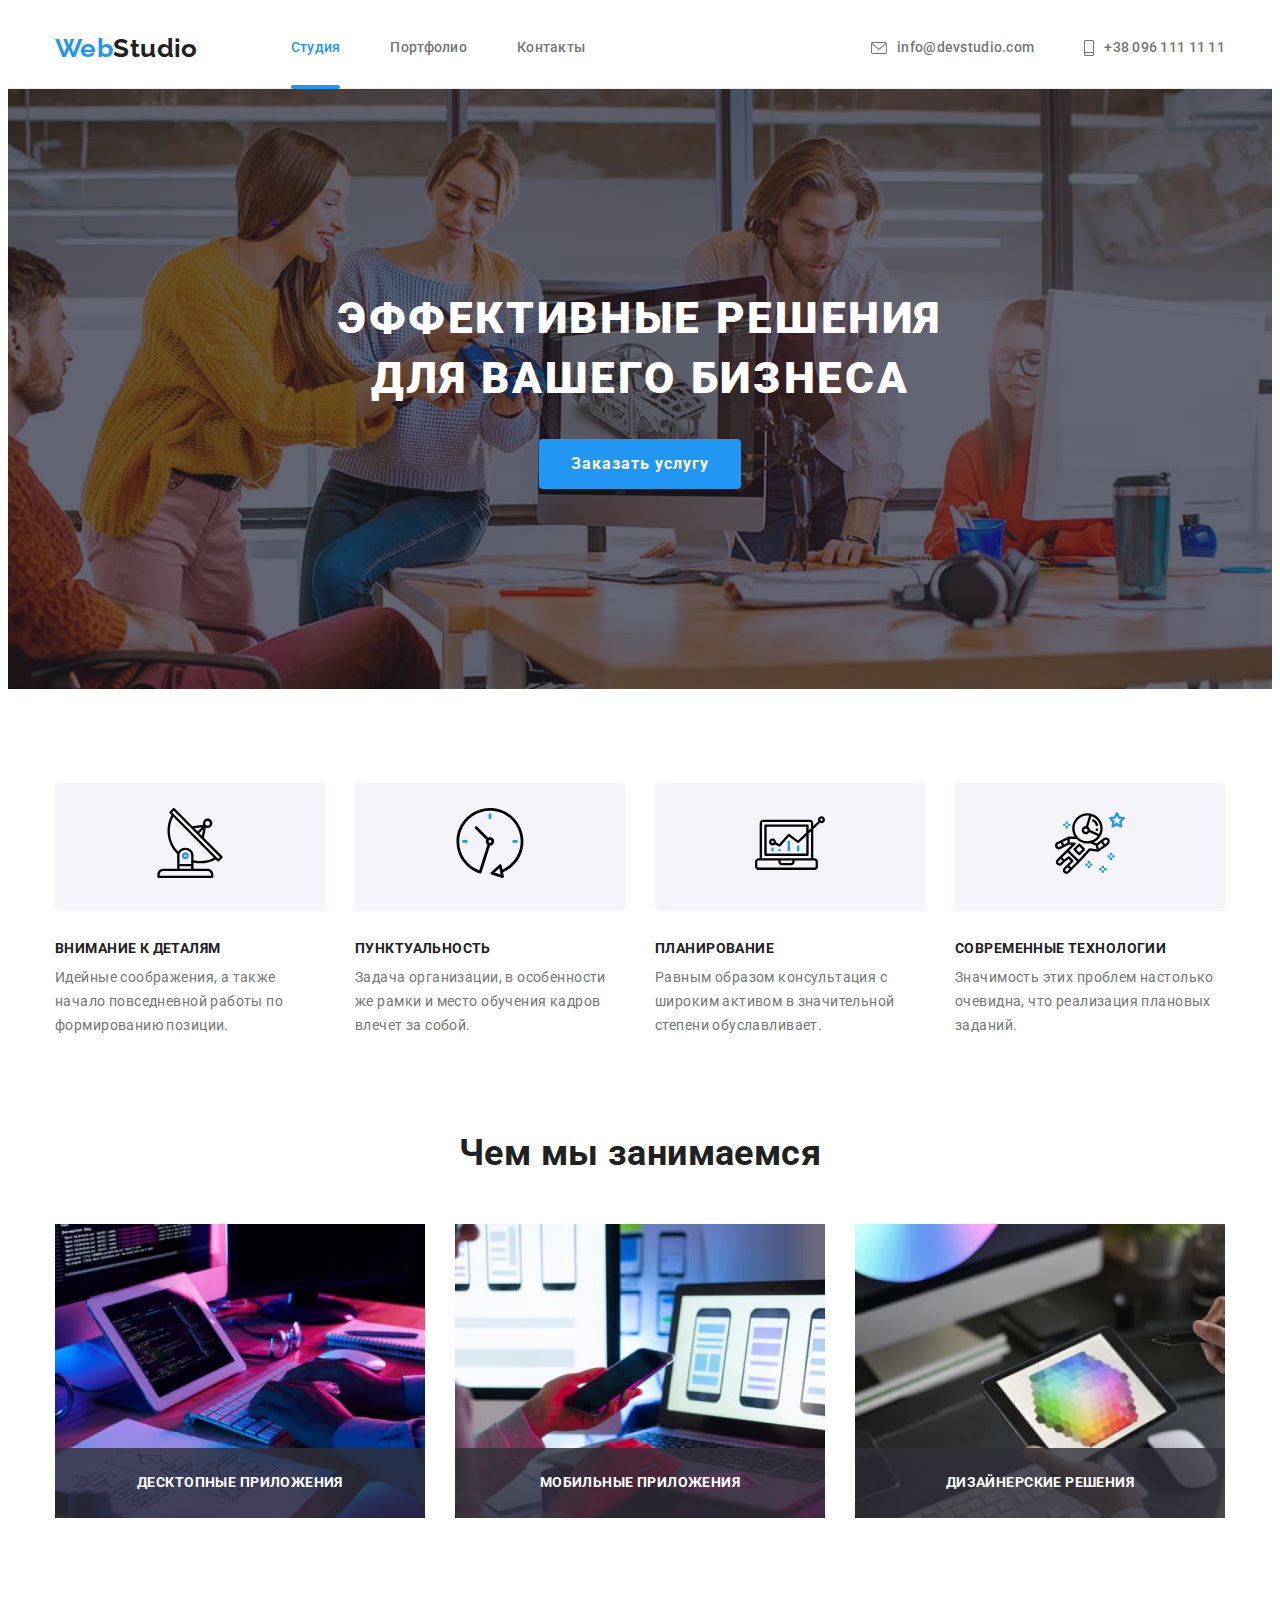
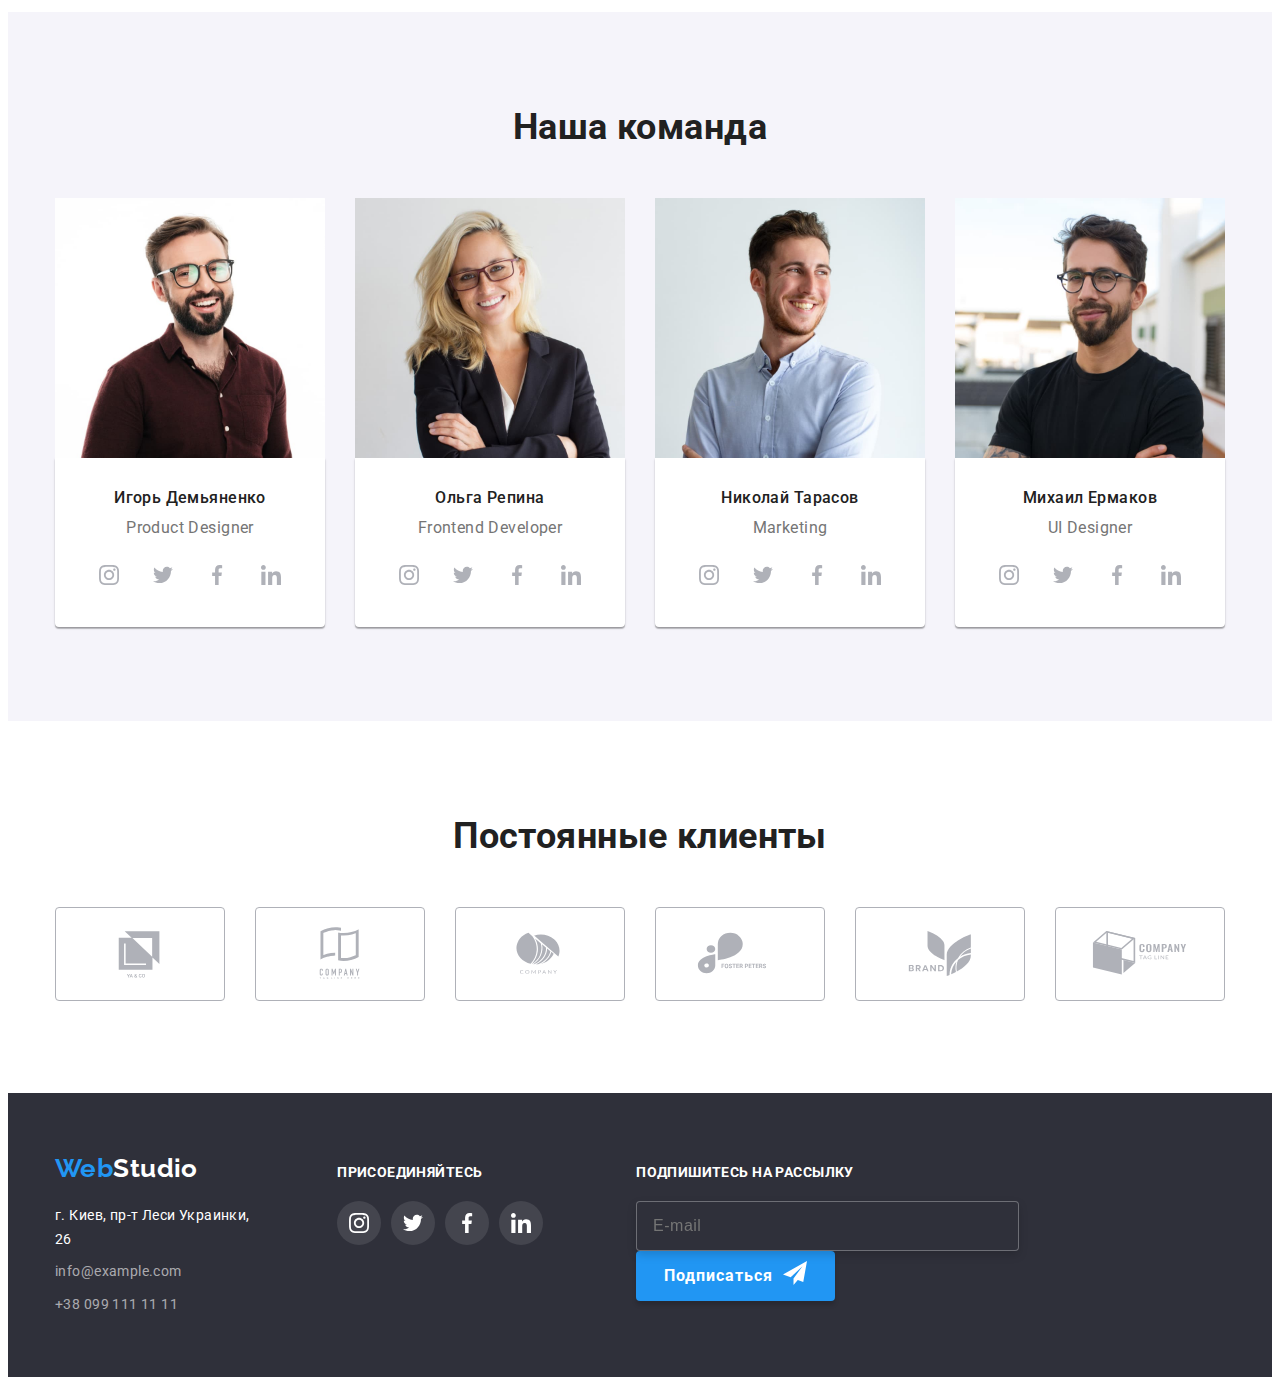
==== index.html @ ab5aa2ae "Д/З-6" ====
<!DOCTYPE html>
<html lang="ru">

<head>
    <meta charset="UTF-8">
    <meta http-equiv="X-UA-Compatible" content="IE=edge">
    <meta name="viewport" content="width=device-width, initial-scale=1.0">
    <title>WebStudio</title>
    <link rel="preconnect" href="https://fonts.googleapis.com">
    <link rel="preconnect" href="https://fonts.gstatic.com" crossorigin>
    <link
        href="https://fonts.googleapis.com/css2?family=Raleway:wght@700&family=Roboto:wght@400;500;700;900&display=swap"
        rel="stylesheet">
    <link rel="stylesheet" href="https://cdnjs.cloudflare.com/ajax/libs/modern-normalize/1.1.0/modern-normalize.min.css"
        integrity="sha512-wpPYUAdjBVSE4KJnH1VR1HeZfpl1ub8YT/NKx4PuQ5NmX2tKuGu6U/JRp5y+Y8XG2tV+wKQpNHVUX03MfMFn9Q=="
        crossorigin="anonymous" referrerpolicy="no-referrer">
    <link rel="stylesheet" href="./css/styles.css">

</head>

<body>
    <header class="header">
        <div class="container header-container">
            <a class="link logo" href="/">Web<span class="header-logo">Studio</span></a>
            <nav class="header-nav">
                <ul class="list header-list">
                    <li class="header-item">
                        <a class="link header-link current" href="">Студия</a>
                    </li>
                    <li class="header-item">
                        <a class="link header-link" href="./portfolio.html">Портфолио</a>
                    </li>
                    <li class="header-item">
                        <a class="link header-link" href="">Контакты</a>
                    </li>
                </ul>
            </nav>
            <ul class="list header-contacts">
                <li class="link-contacts">
                    <a class="link header-link" href="mailto:info@devstudio.com">
                        <svg class="header-icon" width="16" height="12">
                            <use href="./images/icons.svg#icon-envelope-hover"></use>
                        </svg>
                        info@devstudio.com</a>
                </li>
                <li class="link-contacts">
                    <a class="link header-link" href="tel:+380961111111">
                        <svg class="header-icon" width="10" height="16">
                            <use href="./images/icons.svg#icon-smartphone"></use>
                        </svg>
                        +38 096 111 11 11</a>
                </li>
            </ul>
        </div>
    </header>
    <main>
        <section class="hero">
            <div class="container">
                <h1 class="hero-title">Эффективные решения для вашего бизнеса</h1>
                <button data-modal-open type="button" class="hero-btn">Заказать услугу</button>
                <div class="backdrop is-hidden" data-modal>
                    <div class="modal">
                        <button data-modal-close type="button" class="modal-close">
                            <svg class="modal-icon" width="18" height="18">
                                <use href="images/icons.svg#icon-close-black-18dp-2-1"></use>
                            </svg>
                        </button>
                        <p class="modal-title">Оставьте свои данные, мы вам перезвоним</p>
                        <form action="#">
                            <div class="form-field">
                                <label class="input-text" for="user-name">Имя</label>
                                <div class="input-wrap">
                                    <input type="text" class="form-input" name="user-name" id="user-name"/>                    
                                    <svg class="user-icon" width="18" height="18">
                                        <use href="images/icons.svg#icon-person-black-18dp-1"></use>
                                    </svg>
                                </div>
                            </div>
                            <div class="form-field"> 
                                <label class="input-text" for="user-tel">Телефон</label>
                                <div class="input-wrap">
                                    <input type="tel" class="form-input" name="user-tel" id="user-tel"/>   
                                    <svg class="user-icon" width="18" height="18">
                                        <use href="images/icons.svg#icon-phone-black-18dp-1"></use>
                                    </svg>
                                </div>
                            </div>
                            <div class="form-field">
                                <label class="input-text" for="user-email">Почта</label>
                                <div class="input-wrap">
                                    <input type="email" class="form-input" name="user-email" id="user-email"/>
                                    <svg class="user-icon" width="18" height="18">
                                        <use href="images/icons.svg#icon-email-black"></use>
                                    </svg>
                                </div>
                            </div>
                            <div class="form-field-check">
                                <label class="input-text" for="user-text">Коментарий</label>
                                <textarea name="user-text" id="user-text"
                                 class="form-text"
                                 placeholder="Введите текст"
                                ></textarea>
                                <div class="form-field">
                                    <input type="checkbox" name="policy" id="policy" class="policy-check visually-hidden" />
                                    <label for="policy" class="check-text">
                                    <span>
                                        <svg class="policy-icon" width="16" height="15">
                                            <use href="images/icons.svg#icon-icon-check"></use>
                                        </svg>
                                    </span> Соглашаюсь с рассылкой и принимаю
                                    <a href="" class="dogovor-link">Условия договора</a>
                                </label>
                                     
                                </div>
                            </div>
                            <button type="submit" class="hero-btn online-btn">Отправить</button>
                        </form>

                    </div>
                </div>
            </div>
        </section>
        <section class="feature section">
            <div class="container">
                <h2 class="visually-hidden">Особенности</h2>
                <ul class="list card-set">
                    <li class="item feature-item">
                        <div class="button-group">
                            <svg class="button-icon" width="70" height="70">
                                <use href="./images/icons.svg#icon-antenna-1"></use>
                            </svg>
                        </div>
                        <h3 class="title">Внимание к деталям</h3>
                        <p class="feature-text">Идейные соображения, а также начало повседневной работы по формированию
                            позиции.</p>
                    </li>
                    <li class="item feature-item">
                        <div class="button-group">
                            <svg class="button-icon" width="70" height="70">
                                <use class="btn-icon" href="./images/icons.svg#icon-clock-1"></use>
                            </svg>
                        </div>
                        <h3 class="title">Пунктуальность</h3>
                        <p class="feature-text">Задача организации, в особенности же рамки и место обучения кадров
                            влечет за
                            собой.</p>
                    </li>
                    <li class="item feature-item">
                        <div class="button-group">
                            <svg class="button-icon" width="70" height="70">
                                <use href="./images/icons.svg#icon-diagram-1"></use>
                            </svg>
                        </div>
                        <h3 class="title">Планирование</h3>
                        <p class="feature-text">Равным образом консультация с широким активом в значительной степени
                            обуславливает.</p>
                    </li>
                    <li class="item feature-item">
                        <div class="button-group">
                            <svg class="button-icon" width="70" height="70">
                                <use href="./images/icons.svg#icon-astronaut-1"></use>
                            </svg>
                        </div>
                        <h3 class="title">Современные технологии</h3>
                        <p class="feature-text">Значимость этих проблем настолько очевидна, что реализация плановых
                            заданий.
                        </p>
                    </li>
                </ul>
            </div>
        </section>
        <section class="about section">
            <div class="container">
                <h2 class="section-title">Чем мы занимаемся</h2>
                <ul class="list card-set">
                    <li class="item about-item">
                        <img src="./images/about-img-1.jpg" alt="програмирование сайта" width="370" height="294" />
                        <div class="about-info">
                            <h3 class="about-text">десктопные приложения</h3>
                        </div>
                    </li>
                    <li class="item about-item">
                        <img src="./images/about-img-2.jpg" alt="разработка мобильного приложения" width="370"
                            height="294" />
                        <div class="about-info">
                            <h3 class="about-text">мобильные приложения</h3>
                        </div>
                    </li>
                    <li class="item about-item">
                        <img src="./images/about-img-3.jpg" alt="подбор цветной политры" width="370" height="294" />
                        <div class="about-info">
                            <h3 class="about-text">дизайнерские решения</h3>
                        </div>
                    </li>
                </ul>
            </div>
        </section>
        <section class="team section">
            <div class="container">
                <h2 class="section-title">Наша команда</h2>
                <ul class="list card-set">
                    <li class="item team-item">
                        <img src="./images/img4.jpg" alt="Игорь Демьяненко" width="270" height="260" />
                        <div class="item-name">
                            <h3 class="team-name">Игорь Демьяненко</h3>
                            <p lang="en" class="team-profession">Product Designer</p>
                            <ul class="social-list list">
                                <li class="social-item">
                                    <a class="link social-link" href="https://www.google.com.ua/webhp?tab=rw&authuser=0"
                                        target="_blank" rel="noopener noreferrer">
                                        <svg class="social-icon" width="20" height="20">
                                            <use href="./images/icons.svg#icon-instagram">
                                            </use>
                                        </svg>
                                    </a>
                                </li>
                                <li class="social-item">
                                    <a class="link social-link" href="https://www.google.com.ua/webhp?tab=rw&authuser=0"
                                        target="_blank" rel="noopener noreferrer">
                                        <svg class="social-icon" width="20" height="20">
                                            <use href="./images/icons.svg#icon-twitter">
                                            </use>
                                        </svg>
                                    </a>
                                </li>
                                <li class="social-item">
                                    <a class="link social-link" href="https://www.google.com.ua/webhp?tab=rw&authuser=0"
                                        target="_blank" rel="noopener noreferrer">
                                        <svg class="social-icon" width="20" height="20">
                                            <use href="./images/icons.svg#icon-facebook">
                                            </use>
                                        </svg>
                                    </a>
                                </li>
                                <li class="social-item">
                                    <a class="link social-link" href="https://www.google.com.ua/webhp?tab=rw&authuser=0"
                                        target="_blank" rel="noopener noreferrer">
                                        <svg class="social-icon" width="20" height="20">
                                            <use href="./images/icons.svg#icon-linkedin">
                                            </use>
                                        </svg>
                                    </a>
                                </li>
                            </ul>
                        </div>
                    </li>
                    <li class="item team-item">
                        <img src="./images/img5.jpg" alt="Ольга Репина" width="270" height="260" />
                        <div class="item-name">
                            <h3 class="team-name">Ольга Репина</h3>
                            <p lang="en" class="team-profession">Frontend Developer</p>
                            <ul class="social-list list">
                                <li class="social-item">
                                    <a class="link social-link" href="https://www.google.com.ua/webhp?tab=rw&authuser=0"
                                        target="_blank" rel="noopener noreferrer">
                                        <svg class="social-icon" width="20" height="20">
                                            <use href="./images/icons.svg#icon-instagram">
                                            </use>
                                        </svg>
                                    </a>
                                </li>
                                <li class="social-item">
                                    <a class="link social-link" href="https://www.google.com.ua/webhp?tab=rw&authuser=0"
                                        target="_blank" rel="noopener noreferrer">
                                        <svg class="social-icon" width="20" height="20">
                                            <use href="./images/icons.svg#icon-twitter">
                                            </use>
                                        </svg>
                                    </a>
                                </li>
                                <li class="social-item">
                                    <a class="link social-link" href="https://www.google.com.ua/webhp?tab=rw&authuser=0"
                                        target="_blank" rel="noopener noreferrer">
                                        <svg class="social-icon" width="20" height="20">
                                            <use href="./images/icons.svg#icon-facebook">
                                            </use>
                                        </svg>
                                    </a>
                                </li>
                                <li class="social-item">
                                    <a class="link social-link" href="https://www.google.com.ua/webhp?tab=rw&authuser=0"
                                        target="_blank" rel="noopener noreferrer">
                                        <svg class="social-icon" width="20" height="20">
                                            <use href="./images/icons.svg#icon-linkedin">
                                            </use>
                                        </svg>
                                    </a>
                                </li>
                            </ul>
                        </div>
                    </li>
                    <li class="item team-item">
                        <img src="./images/img6.jpg" alt="Николай Тарасов" width="270" height="260" />
                        <div class="item-name">
                            <h3 class="team-name">Николай Тарасов</h3>
                            <p lang="en" class="team-profession">Marketing</p>
                            <ul class="social-list list">
                                <li class="social-item">
                                    <a class="link social-link" href="https://www.google.com.ua/webhp?tab=rw&authuser=0"
                                        target="_blank" rel="noopener noreferrer">
                                        <svg class="social-icon" width="20" height="20">
                                            <use href="./images/icons.svg#icon-instagram">
                                            </use>
                                        </svg>
                                    </a>
                                </li>
                                <li class="social-item">
                                    <a class="link social-link" href="https://www.google.com.ua/webhp?tab=rw&authuser=0"
                                        target="_blank" rel="noopener noreferrer">
                                        <svg class="social-icon" width="20" height="20">
                                            <use href="./images/icons.svg#icon-twitter">
                                            </use>
                                        </svg>
                                    </a>
                                </li>
                                <li class="social-item">
                                    <a class="link social-link" href="https://www.google.com.ua/webhp?tab=rw&authuser=0"
                                        target="_blank" rel="noopener noreferrer">
                                        <svg class="social-icon" width="20" height="20">
                                            <use href="./images/icons.svg#icon-facebook">
                                            </use>
                                        </svg>
                                    </a>
                                </li>
                                <li class="social-item">
                                    <a class="link social-link" href="https://www.google.com.ua/webhp?tab=rw&authuser=0"
                                        target="_blank" rel="noopener noreferrer">
                                        <svg class="social-icon" width="20" height="20">
                                            <use href="./images/icons.svg#icon-linkedin">
                                            </use>
                                        </svg>
                                    </a>
                                </li>
                            </ul>
                        </div>
                    </li>
                    <li class="item team-item">
                        <img src="./images/img7.jpg" alt="Михаил Ермаков" width="270" height="260" />
                        <div class="item-name">
                            <h3 class="team-name">Михаил Ермаков</h3>
                            <p lang="en" class="team-profession">UI Designer</p>
                            <ul class="social-list list">
                                <li class="social-item">
                                    <a class="link social-link" href="https://www.google.com.ua/webhp?tab=rw&authuser=0"
                                        target="_blank" rel="noopener noreferrer">
                                        <svg class="social-icon" width="20" height="20">
                                            <use href="./images/icons.svg#icon-instagram">
                                            </use>
                                        </svg>
                                    </a>
                                </li>
                                <li class="social-item">
                                    <a class="link social-link" href="https://www.google.com.ua/webhp?tab=rw&authuser=0"
                                        target="_blank" rel="noopener noreferrer">
                                        <svg class="social-icon" width="20" height="20">
                                            <use href="./images/icons.svg#icon-twitter">
                                            </use>
                                        </svg>
                                    </a>
                                </li>
                                <li class="social-item">
                                    <a class="link social-link" href="https://www.google.com.ua/webhp?tab=rw&authuser=0"
                                        target="_blank" rel="noopener noreferrer">
                                        <svg class="social-icon" width="20" height="20">
                                            <use href="./images/icons.svg#icon-facebook">
                                            </use>
                                        </svg>
                                    </a>
                                </li>
                                <li class="social-item">
                                    <a class="link social-link" href="https://www.google.com.ua/webhp?tab=rw&authuser=0"
                                        target="_blank" rel="noopener noreferrer">
                                        <svg class="social-icon" width="20" height="20">
                                            <use href="./images/icons.svg#icon-linkedin">
                                            </use>
                                        </svg>
                                    </a>
                                </li>
                            </ul>
                        </div>
                    </li>
                </ul>
            </div>
        </section>
        <section class="section">
            <div class="container">
                <h2 class="section-title">Постоянные клиенты</h2>
                <ul class="list card-set clients-list">
                    <li class="item clients-item">
                        <a class="link clients-link" href="https://www.google.com.ua/webhp?tab=rw&authuser=0"
                            target="_blank" rel="noopener noreferrer">
                            <svg class="clients-icon" width="106" height="60">
                                <use href="images/icons.svg#icon-Logo-yaco">
                                </use>
                            </svg>
                        </a>
                    </li>
                    <li class="item clients-item">
                        <a class="link clients-link" href="https://www.google.com.ua/webhp?tab=rw&authuser=0"
                            target="_blank" rel="noopener noreferrer">
                            <svg class="clients-icon" width="106" height="60">
                                <use href="images/icons.svg#icon-Logo-company1">
                                </use>
                            </svg>
                        </a>
                    </li>
                    <li class="item clients-item">
                        <a class="link clients-link" href="https://www.google.com.ua/webhp?tab=rw&authuser=0"
                            target="_blank" rel="noopener noreferrer">
                            <svg class="clients-icon" width="106" height="60">
                                <use href="images/icons.svg#icon-Logo-company2">
                                </use>
                            </svg>
                        </a>
                    </li>
                    <li class="item clients-item">
                        <a class="link clients-link" href="https://www.google.com.ua/webhp?tab=rw&authuser=0"
                            target="_blank" rel="noopener noreferrer">
                            <svg class="clients-icon" width="106" height="60">
                                <use href="images/icons.svg#icon-Logo-foster-peters">
                                </use>
                            </svg>
                        </a>
                    </li>
                    <li class="item clients-item">
                        <a class="link clients-link" href="https://www.google.com.ua/webhp?tab=rw&authuser=0"
                            target="_blank" rel="noopener noreferrer">
                            <svg class="clients-icon" width="106" height="60">
                                <use href="images/icons.svg#icon-Logo-brand">
                                </use>
                            </svg>
                        </a>
                    </li>
                    <li class="item clients-item">
                        <a class="link clients-link" href="https://www.google.com.ua/webhp?tab=rw&authuser=0"
                            target="_blank" rel="noopener noreferrer">
                            <svg class="clients-icon" width="106" height="60">
                                <use href="images/icons.svg#icon-Logo-company-tag-line">
                                </use>
                            </svg>
                        </a>
                    </li>
                </ul>
            </div>
        </section>
    </main>
    <footer class="footer">
        <div class="container container-footer">
            <div class="footer-logo-address">
                <a class="link logo" href="/">Web<span class="footer-logo">Studio</span></a>
                <address class="footer-address">
                    <ul class="list footer-address-list">
                        <li class="footer-address-item">
                            <a class="link footer-address-link" href="https://goo.gl/maps/JicM432xmanPStuN9"
                                target="_blank" rel="noopener noreferrer">г. Киев,
                                пр-т Леси Украинки, 26
                            </a>
                        </li>
                        <li class="footer-address-item">
                            <a class="link footer-address-link" href="mailto:info@example.com">
                                info@example.com
                            </a>
                        </li>
                        <li class="footer-address-item">
                            <a class="link footer-address-link" href="tel:+380991111111">+38 099 111 11 11</a>
                        </li>
                    </ul>
                </address>
            </div>
            <div class="footer-icon">
                <h3 class="footer-social">присоединяйтесь</h3>
                <ul class="social-list list">
                    <li class="social-item">
                        <a class="link social-link" href="https://www.google.com.ua/webhp?tab=rw&authuser=0"
                            target="_blank" rel="noopener noreferrer">
                            <svg class="social-icon" width="20" height="20">
                                <use href="./images/icons.svg#icon-instagram">
                                </use>
                            </svg>
                        </a>
                    </li>
                    <li class="social-item">
                        <a class="link social-link" href="https://www.google.com.ua/webhp?tab=rw&authuser=0"
                            target="_blank" rel="noopener noreferrer">
                            <svg class="social-icon" width="20" height="20">
                                <use href="./images/icons.svg#icon-twitter">
                                </use>
                            </svg>
                        </a>
                    </li>
                    <li class="social-item">
                        <a class="link social-link" href="https://www.google.com.ua/webhp?tab=rw&authuser=0"
                            target="_blank" rel="noopener noreferrer">
                            <svg class="social-icon" width="20" height="20">
                                <use href="./images/icons.svg#icon-facebook">
                                </use>
                            </svg>
                        </a>
                    </li>
                    <li class="social-item">
                        <a class="link social-link" href="https://www.google.com.ua/webhp?tab=rw&authuser=0"
                            target="_blank" rel="noopener noreferrer">
                            <svg class="social-icon" width="20" height="20">
                                <use href="./images/icons.svg#icon-linkedin">
                                </use>
                            </svg>
                        </a>
                    </li>
                </ul>
            </div>
            <div>
                <h3 class="footer-social">подпишитесь на рассылку</h3>
                <form>
                    <div class="form-email">
                        <input type="email" name="email" class="label-email"
                         placeholder="E-mail">
                    </div>
                    <button type="button" class="hero-btn subscribe">Подписаться
                    <svg class="telegram-icon" width="24" height="24">
                        <use href="./images/icons.svg#icon-icon-send">
                        </use>
                    </svg>
                    </button>
                </form>
            </div>
        </div>
    </footer>
    <script src="./js/modal.js"></script>
</body>

</html>
---- css/styles.css ----
:root {
  --primery-text-color: #757575;
  --primery-white-color: #ffffff;
  --titul-text-color: #212121;
  --accent-color: #2196f3;
  --light-grey: #ececec;
  --btn-hover-color: #188ce8;
  --secondary-background-color: #f5f4fa;
  --dark-background-color: #2f303a;
  --icon: #afb1b8;
  --footer-background-icon-color: rgba(255, 255, 255, 0.1);
  --transition: 250ms cubic-bezier(0.4, 0, 0.2, 1);
}
html {
  box-sizing: border-box;
}
*,
*::before,
*::after {
  box-sizing: inherit;
}
body {
  font-family: Roboto, sans-serif;
  color: var(--primery-text-color);
  letter-spacing: 0.03em;
  font-size: 14px;
  line-height: 1.71;
}

p,
h1,
h2,
h3,
h4,
h5,
h6 {
  margin: 0;
}

ul {
  margin: 0;
  padding: 0;
}

button {
  cursor: pointer;
}

img {
  display: block;
  width: 100%;
  height: auto;
}

.list {
  list-style: none;
}

.link {
  text-decoration: none;
  color: inherit;
}

.container {
  width: 1200px;
  padding-left: 15px;
  padding-right: 15px;
  margin: 0 auto;
  /* outline: 2px solid red; */
}

/* ----------Header---------- */

.header {
  border-bottom: 1px solid var(--light-grey);
}

/* --logo-- */

.logo {
  font-family: Raleway, sans-serif;
  font-weight: 700;
  font-size: 26px;
  line-height: 1.19;
  color: var(--accent-color);
  display: block;
}
.header .logo {
  margin-right: 93px;
}

.header-social,
.hero-title,
.header-container {
  display: flex;
  align-items: center;
}
.header-logo {
  color: var(--titul-text-color);
}
.filter-list,
.header-list {
  color: var(--titul-text-color);
  display: flex;
}

.header-contacts {
  display: flex;
  margin-left: auto;
}
.link-contacts:not(:last-child),
.header-item:not(:last-child) {
  margin-right: 50px;
}
.header-link {
  display: flex;
  padding-top: 32px;
  padding-bottom: 32px;
  color: var(--primery-text-color);
  font-weight: 500;
  line-height: 1.14;
  letter-spacing: 0.02em;
  align-items: center;
  transition: color var(--transition);
}

.header-icon {
  margin-right: 10px;
}

.header-link:hover,
.header-link:focus,
.current {
  color: var(--accent-color);
}

.current {
  position: relative;
}

.current::after {
  content: "";
  position: absolute;
  left: 0;
  bottom: -1px;
  display: block;
  width: 100%;
  height: 4px;
  background-color: var(--accent-color);
  border-radius: 2px;
}

/* ---------------main---------- */
/* ------------hero----------- */

.section {
  padding-top: 94px;
  padding-bottom: 94px;
}
.hero {
  background-color: var(--titul-text-color);
  background-image: linear-gradient(
      rgba(47, 48, 58, 0.4),
      rgba(47, 48, 58, 0.4)
    ),
    url(../images/Img-hero.jpg);
  background-repeat: no-repeat;
  background-position: center;
  background-size: cover;
  padding-top: 200px;
  padding-bottom: 200px;
}
.hero-title {
  font-weight: 900;
  font-size: 44px;
  line-height: 1.36;
  text-align: center;
  letter-spacing: 0.06em;
  text-transform: uppercase;
  color: var(--primery-white-color);
  margin-bottom: 30px;
  margin-left: auto;
  margin-right: auto;
  max-width: 696px;
}
.hero.container {
  display: flex;
  justify-content: center;
}
.hero-btn {
  padding: 10px 32px;
  border-radius: 4px;
  font-family: Roboto, sans-serif;
  font-style: normal;
  font-weight: 700;
  font-size: 16px;
  line-height: 1.87;
  display: flex;
  letter-spacing: 0.06em;
  color: var(--primery-white-color);
  background-color: var(--accent-color);
  margin-left: auto;
  margin-right: auto;
  border: none;
  box-shadow: 0px 4px 4px rgba(0, 0, 0, 0.15);
  transition: background-color var(--transition);
}
.btn-icon {
  color: var(--accent-color);
}

.hero-btn:hover,
.hero-btn:focus {
  background-color: var(--btn-hover-color);
}

.backdrop.is-hidden {
  visibility: hidden;
  opacity: 0;
  pointer-events: none;
}

.backdrop {
  position: fixed;
  top: 0;
  left: 0;
  width: 100%;
  height: 100%;
  background-color: rgba(0, 0, 0, 0.2);
  opacity: 1;
  visibility: visible;
  transition: opacity var(--transition), visibility var(--transition);
}

.modal {
  position: relative;
  left: 50%;
  top: 50%;
  transform: translate(-50%, -50%) scale(1);

  width: 528px;
  height: 581px;
  background: var(--primery-white-color);
  box-shadow: 0px 1px 3px rgba(0, 0, 0, 0.12), 0px 1px 1px rgba(0, 0, 0, 0.14),
    0px 2px 1px rgba(0, 0, 0, 0.2);
  border-radius: 4px;
  transition: transform var(--transition);
  padding: 40px;
}

.backdrop.is-hidden .modal {
  transform: translate(-50%, -50%) scale(0);
}

.modal-close {
  display: flex;
  width: 30px;
  height: 30px;
  position: absolute;
  justify-content: center;
  align-items: center;
  top: 0;
  right: 0;
  padding: 0;
  margin: 8px;
  border-radius: 50%;
  color: #000000;
  background: var(--primery-white-color);
  border: 1px solid rgba(0, 0, 0, 0.1);
  box-sizing: border-box;
}

.modal-title {
  font-size: 20px;
  line-height: 1.15;
  text-align: center;
  color: var(--titul-text-color);
  margin-bottom: 12px;
}

.form-field {
  margin-bottom: 10px;
}

.form-field-check {
  margin-bottom: 30px;
}

.form-input {
  width: 100%;
  height: 40px;
  border: 1px solid rgba(33, 33, 33, 0.2);
  box-sizing: border-box;
  border-radius: 4px;
  padding-left: 42px;
  outline: none;
  transition: border-color var(--transition);
}

.input-text {
  font-size: 12px;
  line-height: 1.17;
  letter-spacing: 0.01em;
  color: var(--primery-text-color);
  display: block;
  margin-bottom: 5px;
}

.form-text {
  width: 100%;
  height: 120px;
  border: 1px solid rgba(33, 33, 33, 0.2);
  box-sizing: border-box;
  border-radius: 4px;
  padding: 12px 16px;
  resize: none;
  outline: none;
  transition: border-color var(--transition);
  margin-bottom: 10px;
}

.form-text::placeholder {
  font-size: 12px;
  line-height: 1.17;
  letter-spacing: 0.01em;
  color: rgba(117, 117, 117, 0.5);
}

.input-wrap {
  position: relative;
}

.user-icon {
  position: absolute;
  left: 12px;
  top: 50%;
  transform: translateY(-50%);
  transition: fill var(--transition);
}

.form-text:focus,
.form-input:focus {
  border-color: var(--accent-color);
}

.form-input:focus + .user-icon {
  fill: var(--accent-color);
}

.check-text {
  display: flex;
  font-size: 14px;
  line-height: 1.71;
  color: var(--primery-text-color);
  align-items: center;
}

.check-text span {
  width: 16px;
  height: 15px;
  border: 2px solid var(--titul-text-color);
  border-radius: 2px;
  margin-right: 7px;
  display: flex;
  align-items: center;
  justify-content: center;
}

.policy-icon {
  fill: transparent;
}

.policy-check:checked + .check-text span {
  border: none;
  background-color: var(--accent-color);
}

.policy-check:checked + .check-text .policy-icon {
  fill: var(--primery-white-color);
}

.dogovor-link {
  color: var(--accent-color);
  margin-left: 5px;
}

.visually-hidden {
  position: absolute;
  white-space: nowrap;
  width: 1px;
  height: 1px;
  overflow: hidden;
  border: 0;
  padding: 0;
  clip: rect(0 0 0 0);
  clip-path: inset(50%);
  margin: -1px;
}

.button-group {
  padding: 25px 100px;
  border-radius: 4px;
  background-color: var(--secondary-background-color);
  margin-bottom: 30px;
  border-color: var(--primery-white-color);
  transition: fill var(--transition);
}

.button-group:focus,
.button-group:hover {
  fill: var(--accent-color);
}

.feature-button {
  padding-bottom: 30px;
}

.title {
  font-size: 14px;
  line-height: 1.14;
  text-transform: uppercase;
  color: var(--titul-text-color);
  margin-bottom: 10px;
}
.card-set {
  display: flex;
  flex-wrap: wrap;
  margin-top: -30px;
  margin-left: -30px;
}

.item {
  margin-top: 30px;
  margin-left: 30px;
}

.feature-item,
.team-item {
  flex-basis: calc(100% / 4 - 30px);
}

.about-item,
.portfolio-item {
  flex-basis: calc(100% / 3 - 30px);
}
.team {
  background-color: var(--secondary-background-color);
}

.about {
  padding-top: 0;
}

.about-item {
  position: relative;
}

.about-info {
  position: absolute;
  display: flex;
  bottom: 0;
  left: 0;
  width: 100%;
  height: 70px;
  justify-content: center;
  align-items: center;
  background-color: rgba(47, 48, 58, 0.8);
}

.about-text {
  position: absolute;
  font-size: 14px;
  line-height: 1.14;
  text-align: center;
  text-transform: uppercase;
  color: var(--primery-white-color);
}

.section-title {
  font-size: 36px;
  line-height: 1.17;
  text-align: center;
  color: var(--titul-text-color);
  margin-bottom: 50px;
}

.item-name {
  border-radius: 0px 0px 4px 4px;
  background-color: var(--primery-white-color);
  padding-top: 30px;
  padding-bottom: 30px;
  box-shadow: 0px 1px 3px rgba(0, 0, 0, 0.12), 0px 1px 1px rgba(0, 0, 0, 0.14),
    0px 2px 1px rgba(0, 0, 0, 0.2);
}

.team-name {
  font-weight: 500;
  color: var(--titul-text-color);
  margin-bottom: 10px;
}

.team-profession,
.team-name {
  font-size: 16px;
  line-height: 1.19;
  text-align: center;
}

.team-profession {
  margin-bottom: 16px;
}

.social-list {
  display: flex;
  justify-content: center;
}

.social-item:not(:last-child) {
  margin-right: 10px;
}

.social-link {
  width: 44px;
  height: 44px;
  background-color: var(--primery-white-color);
  border-radius: 50%;
  display: flex;
  justify-content: center;
  align-items: center;
  color: var(--icon);
  transition: color var(--transition), background-color var(--transition);
}

.footer .social-link {
  background-color: var(--footer-background-icon-color);
  color: var(--primery-white-color);
}

.header-icon,
.social-link,
.social-icon {
  fill: currentColor;
}

.social-link:hover,
.social-link:focus {
  background-color: var(--accent-color);
  color: var(--primery-white-color);
}

/* ------------clients-------------- */

.clients-item {
  flex-basis: calc(100% / 6 - 30px);
  height: 92px;
  color: var(--icon);
}

.clients-link {
  display: flex;
  padding: 16px 0;
  fill: var(--icon);
  justify-content: center;
  border: 1px solid #afb1b8;
  border-radius: 4px;
  transition: fill var(--transition), border-color var(--transition);
}

.clients-link:hover,
.clients-link:focus {
  fill: var(--accent-color);
  border-color: var(--accent-color);
}

/* ------------------footer---------------- */
.footer {
  background-color: var(--dark-background-color);
  padding-top: 60px;
  padding-bottom: 60px;
}

.footer .logo {
  margin-bottom: 20px;
}
.footer-logo {
  color: var(--primery-white-color);
}

.footer-address-link {
  color: rgba(255, 255, 255, 0.6);
  transition: color var(--transition);
}

.footer-address-link[target="_blank"] {
  color: var(--primery-white-color);
}

.footer-address {
  font-style: inherit;
  color: rgba(255, 255, 255, 0.6);
}

.footer-address-link:hover,
.footer-address-link:focus {
  color: var(--primery-white-color);
}

.footer-address-item:not(:last-child) {
  margin-bottom: 9px;
}

.footer-social {
  font-size: 14px;
  line-height: 1.14;
  text-transform: uppercase;
  color: var(--primery-white-color);
  margin-bottom: 20px;
}

.footer-logo-address {
  margin-right: 70px;
}

.container-footer {
  display: flex;
  align-items: baseline;
}

.footer-icon {
  margin-right: 93px;
}

.subscribe {
  padding: 10px 28px;
  display: inline-flex;
}

.telegram-icon {
  margin-left: 10px;
}

.form-email {
  margin-right: 12px;
  display: inline-flex;
}

.label-email {
  font-size: 16px;
  line-height: 1.25;
  display: flex;
  align-items: center;
  letter-spacing: 0.03em;
  padding: 14px 158px 14px 16px;
  color: rgba(255, 255, 255, 0.6);
  border: 1px solid rgba(255, 255, 255, 0.3);
  box-sizing: border-box;
  filter: drop-shadow(0px 4px 4px rgba(0, 0, 0, 0.15));
  border-radius: 4px;
  background-color: var(--dark-background-color);
}

/* -----Portfolio---------- */

.filter-btn {
  font-family: inherit;
  font-weight: 500;
  font-size: 16px;
  line-height: 1.62;
  text-align: center;
  padding: 6px 22px;
  color: var(--titul-text-color);
  background-color: var(--secondary-background-color);
  border: none;
  border-radius: 4px;
  cursor: pointer;
  transition: color var(--transition), background-color var(--transition),
    box-shadow var(--transition);
}

.filter-btn.current,
.filter-btn:hover,
.filter-btn:focus {
  color: var(--primery-white-color);
  background-color: var(--accent-color);
  box-shadow: 0px 3px 1px rgba(0, 0, 0, 0.1), 0px 1px 2px rgba(0, 0, 0, 0.08),
    0px 2px 2px rgba(0, 0, 0, 0.12);
}

.portfolio-link {
  display: flex;
  flex-direction: column;
  transition: box-shadow var(--transition);
}

.portfolio-link:focus,
.portfolio-link:hover {
  box-shadow: 0px 1px 1px rgba(0, 0, 0, 0.12), 0px 4px 4px rgba(0, 0, 0, 0.06),
    1px 4px 6px rgba(0, 0, 0, 0.16);
}

.portfolio-item-wrap {
  position: relative;
  overflow: hidden;
}

.portfolio-link:hover .portfolio-img-text,
.portfolio-link:focus .portfolio-img-text {
  transform: translateY(0%);
}

.portfolio-img-text {
  position: absolute;
  font-size: 18px;
  line-height: 1.56;
  color: var(--primery-white-color);
  background-color: rgba(33, 150, 243, 0.9);
  top: 0;
  left: 0;
  padding: 63px 24px;
  height: 100%;
  transform: translateY(100%);
  transition-property: transform;
  transition: var(--transition);
}

.portfolio-title {
  font-weight: 700;
  font-size: 18px;
  line-height: 2;
  letter-spacing: 0.06em;
  color: var(--titul-text-color);
  margin-bottom: 4px;
}

.portfolio-text {
  font-size: 16px;
  line-height: 1.87;
  color: var(--primery-text-color);
}
.filter-list {
  margin-bottom: 50px;
  justify-content: center;
}
.header-item:not(:last-child) {
  margin-right: 50px;
}
.filter-link:not(:last-child) {
  margin-right: 8px;
}

.title-text {
  border: 1px solid #eeeeee;
  padding: 20px 24px;
}
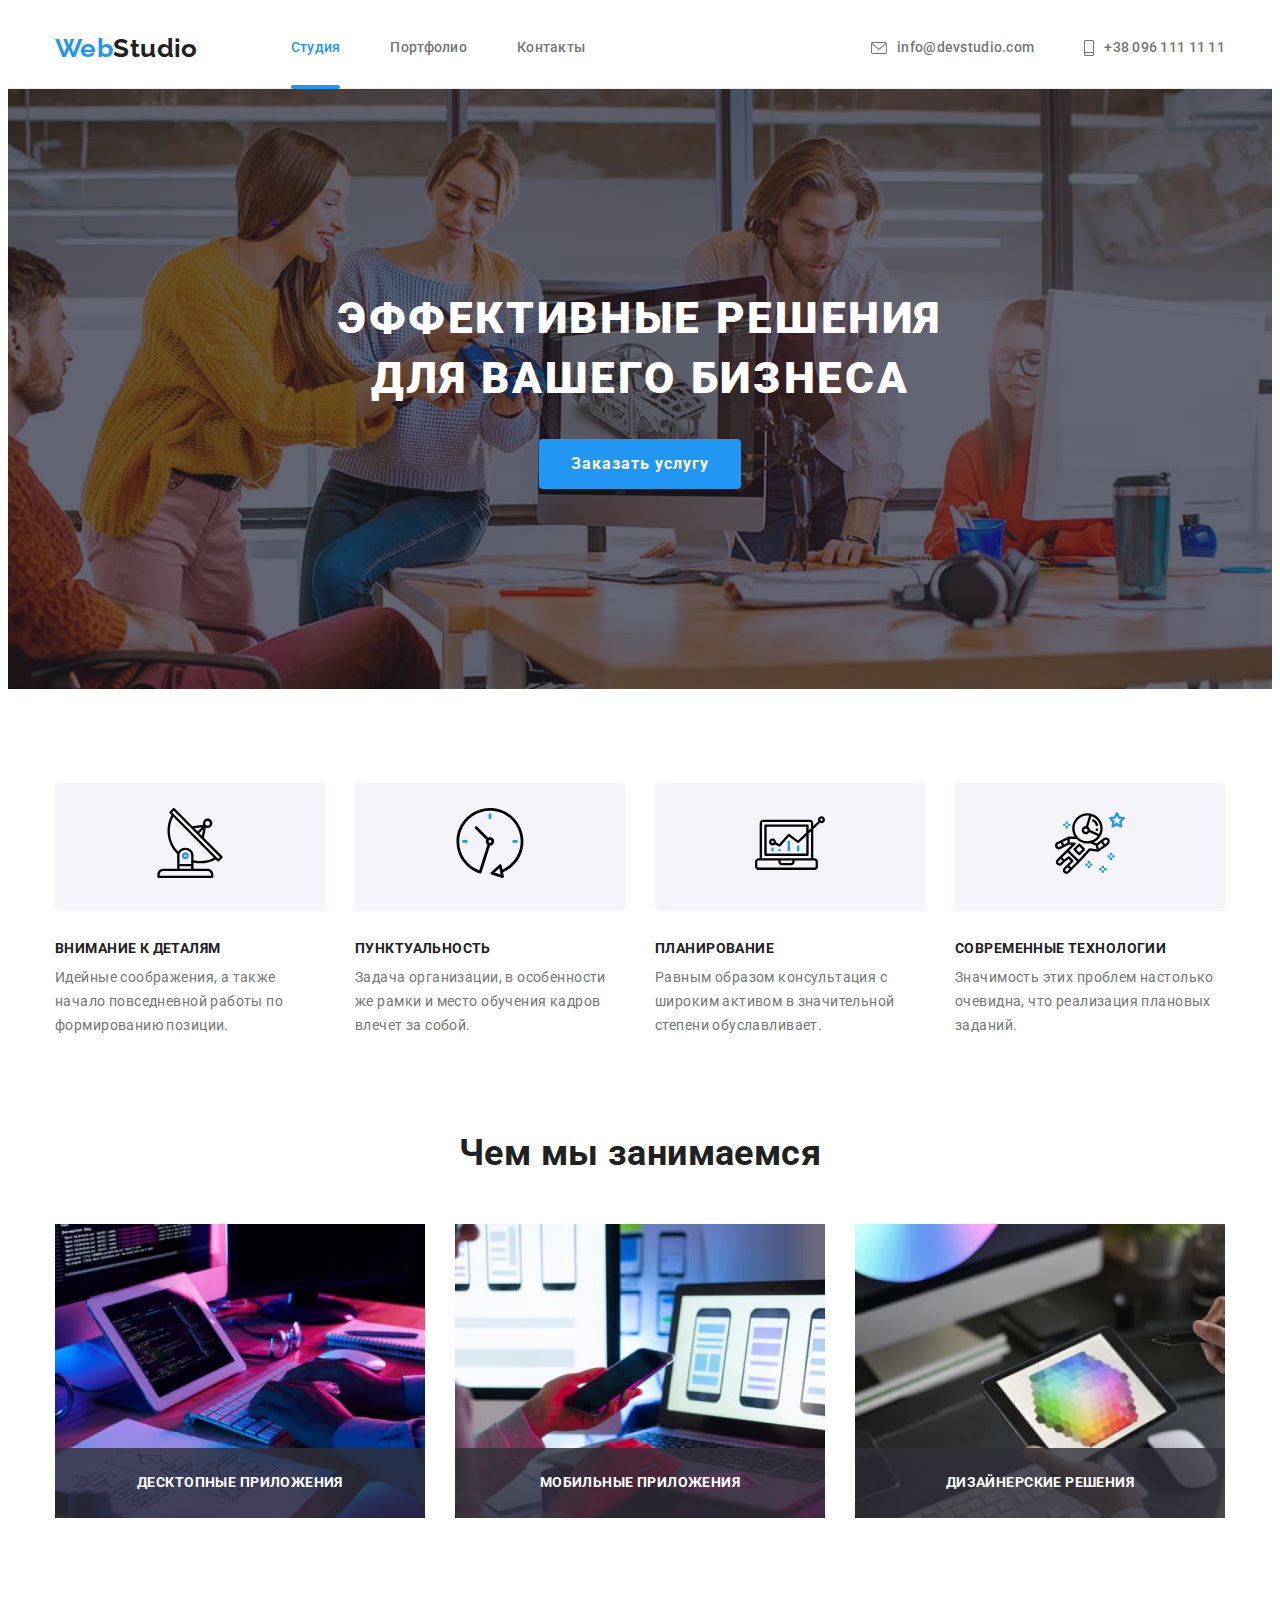
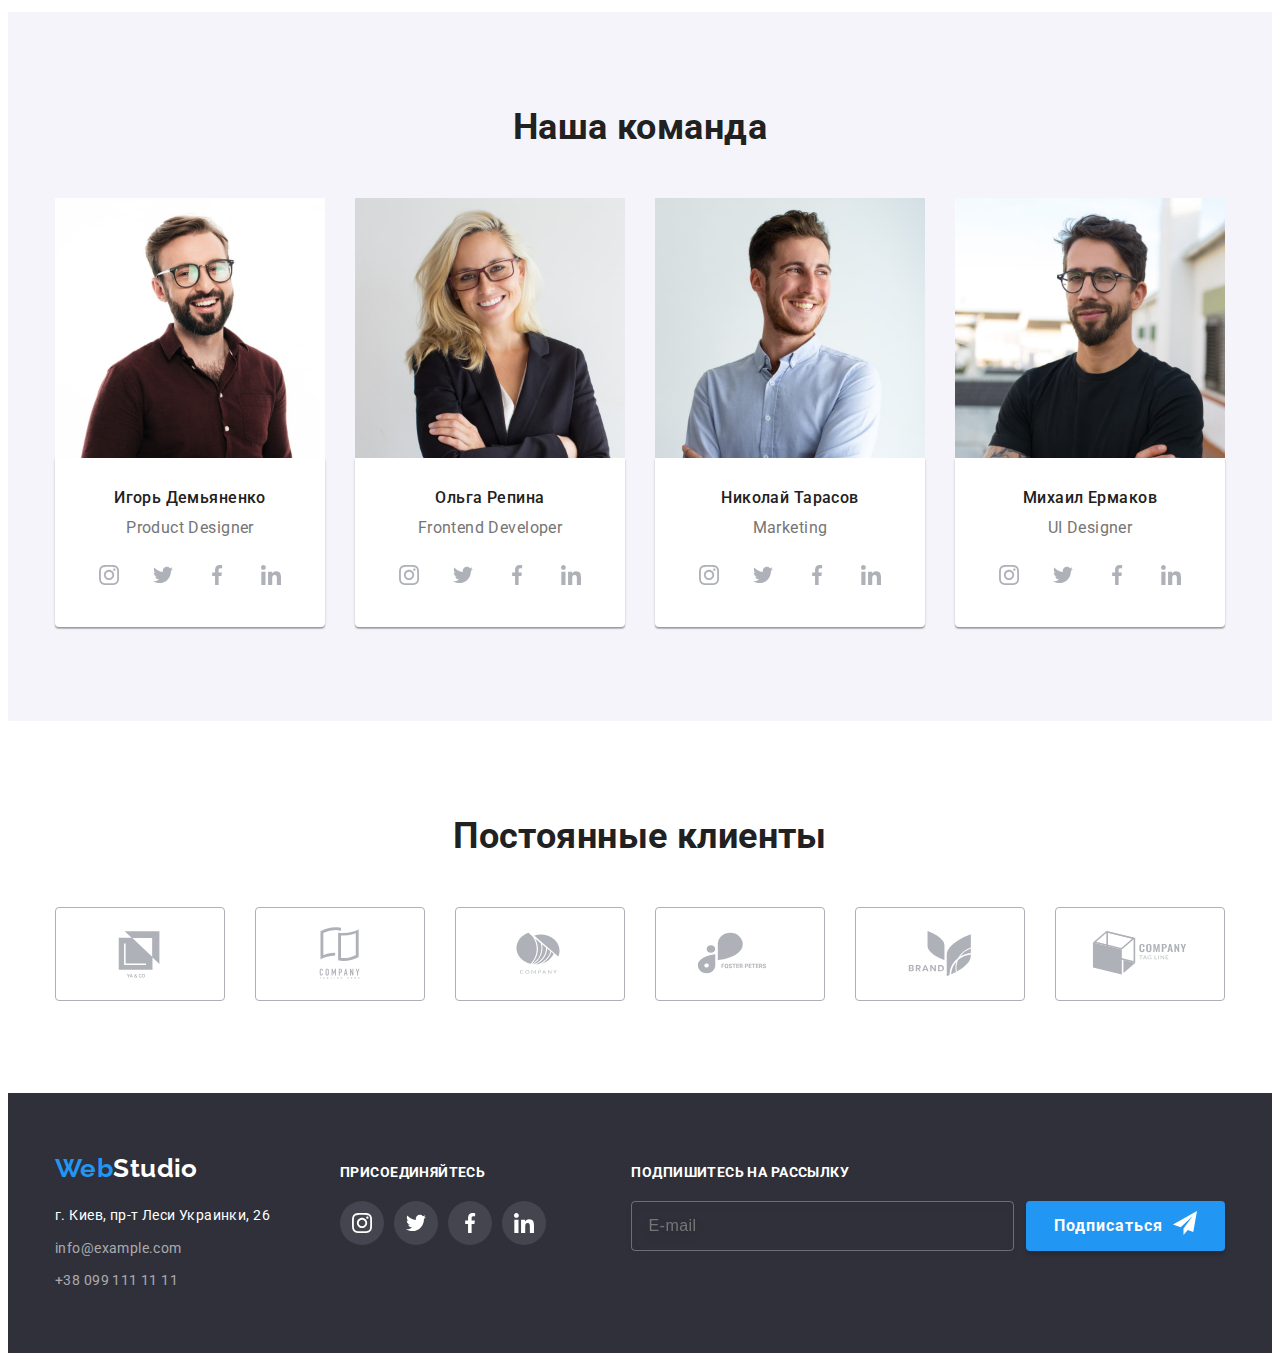
==== commit 72616163: "Д/З-6-виправлене" ====
--- a/index.html
+++ b/index.html
@@ -103,14 +103,13 @@
                                 <div class="form-field">
                                     <input type="checkbox" name="policy" id="policy" class="policy-check visually-hidden" />
                                     <label for="policy" class="check-text">
-                                    <span>
+                                    <span class="span-check">
                                         <svg class="policy-icon" width="16" height="15">
                                             <use href="images/icons.svg#icon-icon-check"></use>
                                         </svg>
                                     </span> Соглашаюсь с рассылкой и принимаю
                                     <a href="" class="dogovor-link">Условия договора</a>
                                 </label>
-                                     
                                 </div>
                             </div>
                             <button type="submit" class="hero-btn online-btn">Отправить</button>
@@ -446,7 +445,7 @@
     </main>
     <footer class="footer">
         <div class="container container-footer">
-            <div class="footer-logo-address">
+            <div class="footer-cont-item">
                 <a class="link logo" href="/">Web<span class="footer-logo">Studio</span></a>
                 <address class="footer-address">
                     <ul class="list footer-address-list">
@@ -467,7 +466,7 @@
                     </ul>
                 </address>
             </div>
-            <div class="footer-icon">
+            <div class="footer-cont-item">
                 <h3 class="footer-social">присоединяйтесь</h3>
                 <ul class="social-list list">
                     <li class="social-item">
@@ -508,13 +507,13 @@
                     </li>
                 </ul>
             </div>
-            <div>
+            <div class="footer-cont-item">
                 <h3 class="footer-social">подпишитесь на рассылку</h3>
-                <form>
-                    <div class="form-email">
+                <form class="footer-form">
+                    
                         <input type="email" name="email" class="label-email"
                          placeholder="E-mail">
-                    </div>
+                    
                     <button type="button" class="hero-btn subscribe">Подписаться
                     <svg class="telegram-icon" width="24" height="24">
                         <use href="./images/icons.svg#icon-icon-send">
--- a/css/styles.css
+++ b/css/styles.css
@@ -239,7 +239,7 @@
   transform: translate(-50%, -50%) scale(1);
 
   width: 528px;
-  height: 581px;
+  min-height: 581px;
   background: var(--primery-white-color);
   box-shadow: 0px 1px 3px rgba(0, 0, 0, 0.12), 0px 1px 1px rgba(0, 0, 0, 0.14),
     0px 2px 1px rgba(0, 0, 0, 0.2);
@@ -259,18 +259,27 @@
   position: absolute;
   justify-content: center;
   align-items: center;
-  top: 0;
-  right: 0;
+  top: 8px;
+  right: 8px;
   padding: 0;
-  margin: 8px;
   border-radius: 50%;
-  color: #000000;
+  color: var(--titul-text-color);
   background: var(--primery-white-color);
   border: 1px solid rgba(0, 0, 0, 0.1);
   box-sizing: border-box;
 }
 
+.modal-icon {
+  transition: fill var(--transition);
+}
+
+.modal-icon:hover,
+.modal-icon:focus {
+  fill: var(--accent-color);
+}
+
 .modal-title {
+  font-weight: 700;
   font-size: 20px;
   line-height: 1.15;
   text-align: center;
@@ -316,7 +325,7 @@
   resize: none;
   outline: none;
   transition: border-color var(--transition);
-  margin-bottom: 10px;
+  margin-bottom: 20px;
 }
 
 .form-text::placeholder {
@@ -338,24 +347,26 @@
   transition: fill var(--transition);
 }
 
+.form-text:hover,
+.form-input:hover,
 .form-text:focus,
 .form-input:focus {
   border-color: var(--accent-color);
 }
 
+.form-input:hover + .user-icon,
 .form-input:focus + .user-icon {
   fill: var(--accent-color);
 }
 
 .check-text {
   display: flex;
-  font-size: 14px;
-  line-height: 1.71;
   color: var(--primery-text-color);
   align-items: center;
-}
-
-.check-text span {
+  justify-content: center;
+}
+
+.check-text .span-check {
   width: 16px;
   height: 15px;
   border: 2px solid var(--titul-text-color);
@@ -364,15 +375,22 @@
   display: flex;
   align-items: center;
   justify-content: center;
+  cursor: pointer;
+  transition: border var(--transition);
 }
 
 .policy-icon {
   fill: transparent;
 }
 
-.policy-check:checked + .check-text span {
-  border: none;
+.policy-check:checked + .check-text .span-check {
+  border: 2px solid var(--accent-color);
   background-color: var(--accent-color);
+}
+
+.policy-check:focus + .check-text .span-check,
+.policy-check:hover + .check-text .span-check {
+  border: 2px solid var(--accent-color);
 }
 
 .policy-check:checked + .check-text .policy-icon {
@@ -382,6 +400,10 @@
 .dogovor-link {
   color: var(--accent-color);
   margin-left: 5px;
+}
+
+.online-btn {
+  padding: 10px 55px;
 }
 
 .visually-hidden {
@@ -617,7 +639,11 @@
   margin-bottom: 20px;
 }
 
-.footer-logo-address {
+.footer-cont-item:last-child {
+  margin-left: auto;
+}
+
+.footer-cont-item:not(:last-child) {
   margin-right: 70px;
 }
 
@@ -632,23 +658,20 @@
 
 .subscribe {
   padding: 10px 28px;
-  display: inline-flex;
 }
 
 .telegram-icon {
   margin-left: 10px;
 }
 
-.form-email {
-  margin-right: 12px;
-  display: inline-flex;
+.footer-form {
+  display: flex;
+  align-items: center;
 }
 
 .label-email {
   font-size: 16px;
   line-height: 1.25;
-  display: flex;
-  align-items: center;
   letter-spacing: 0.03em;
   padding: 14px 158px 14px 16px;
   color: rgba(255, 255, 255, 0.6);
@@ -656,7 +679,14 @@
   box-sizing: border-box;
   filter: drop-shadow(0px 4px 4px rgba(0, 0, 0, 0.15));
   border-radius: 4px;
-  background-color: var(--dark-background-color);
+  background-color: transparent;
+  margin-right: 12px;
+  transition: border var(--transition);
+}
+
+.label-email:focus,
+.label-email:hover {
+  border: 1px solid var(--primery-white-color);
 }
 
 /* -----Portfolio---------- */
